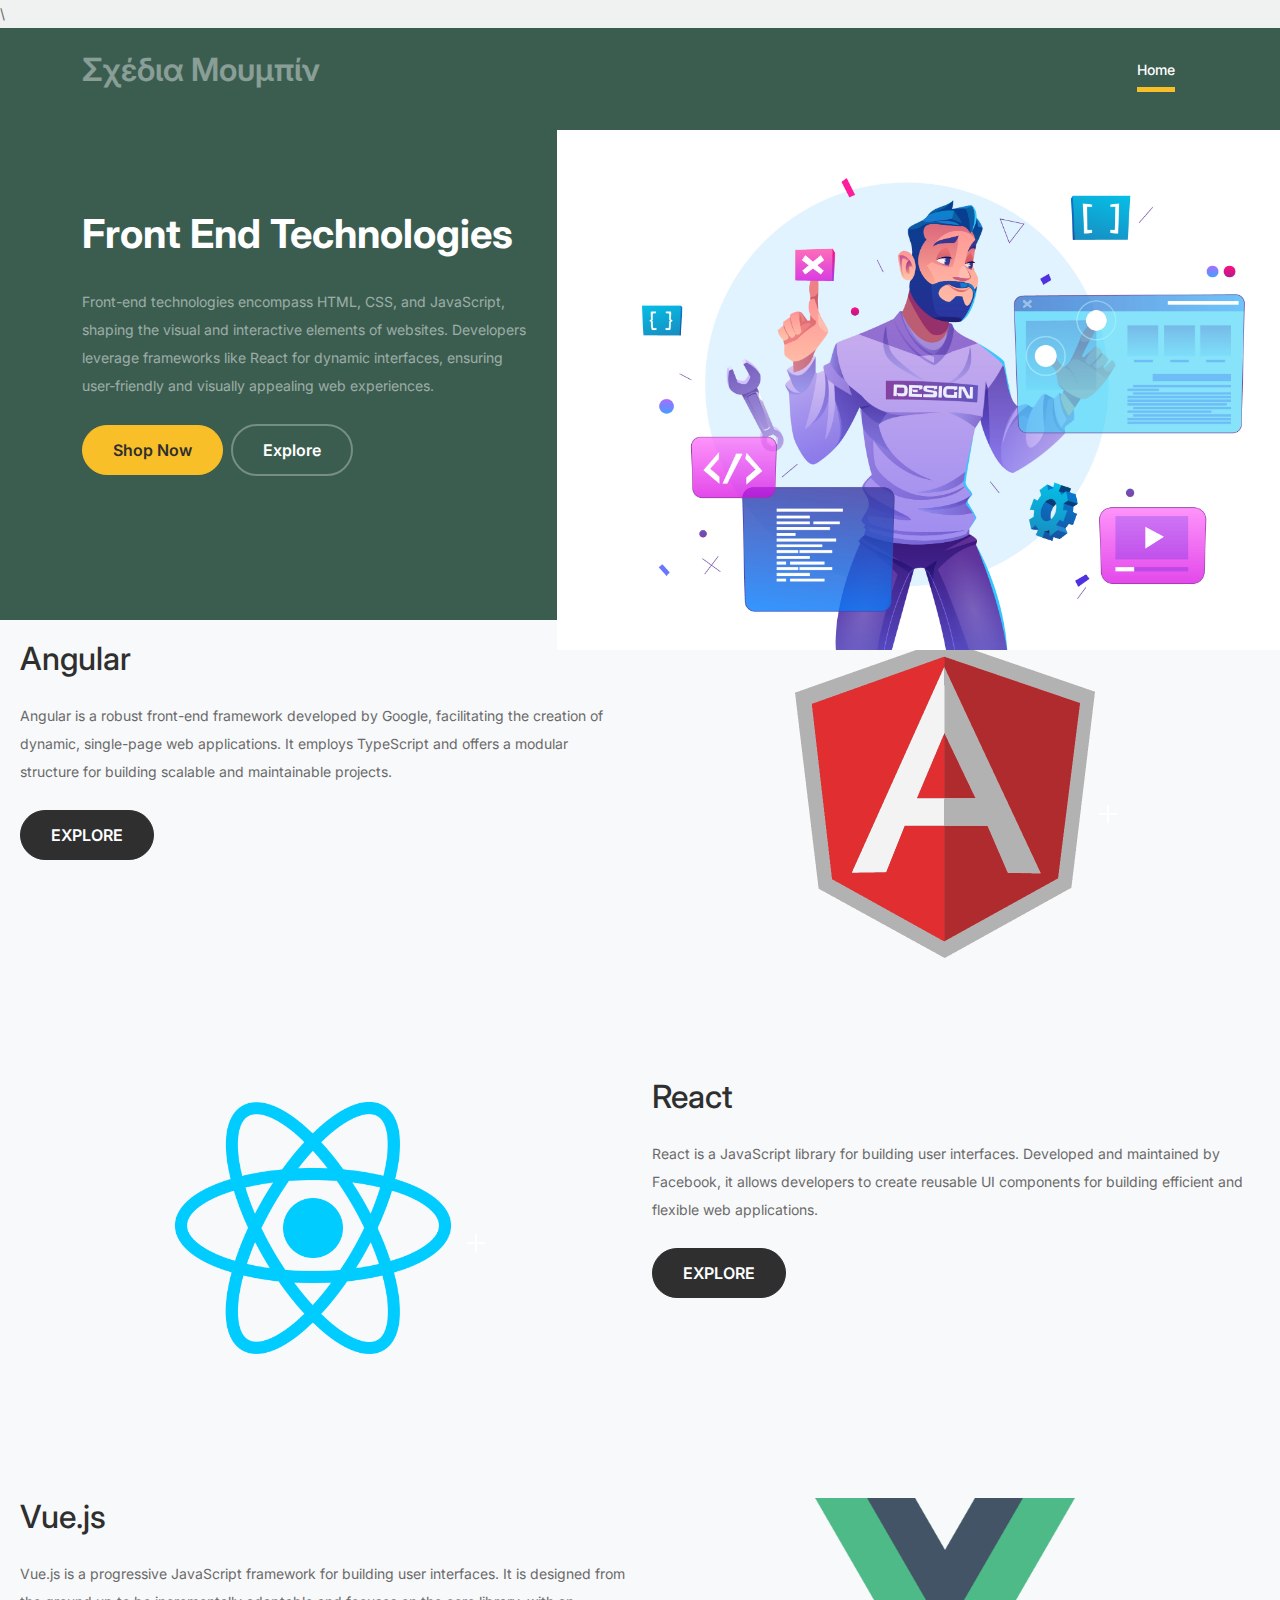
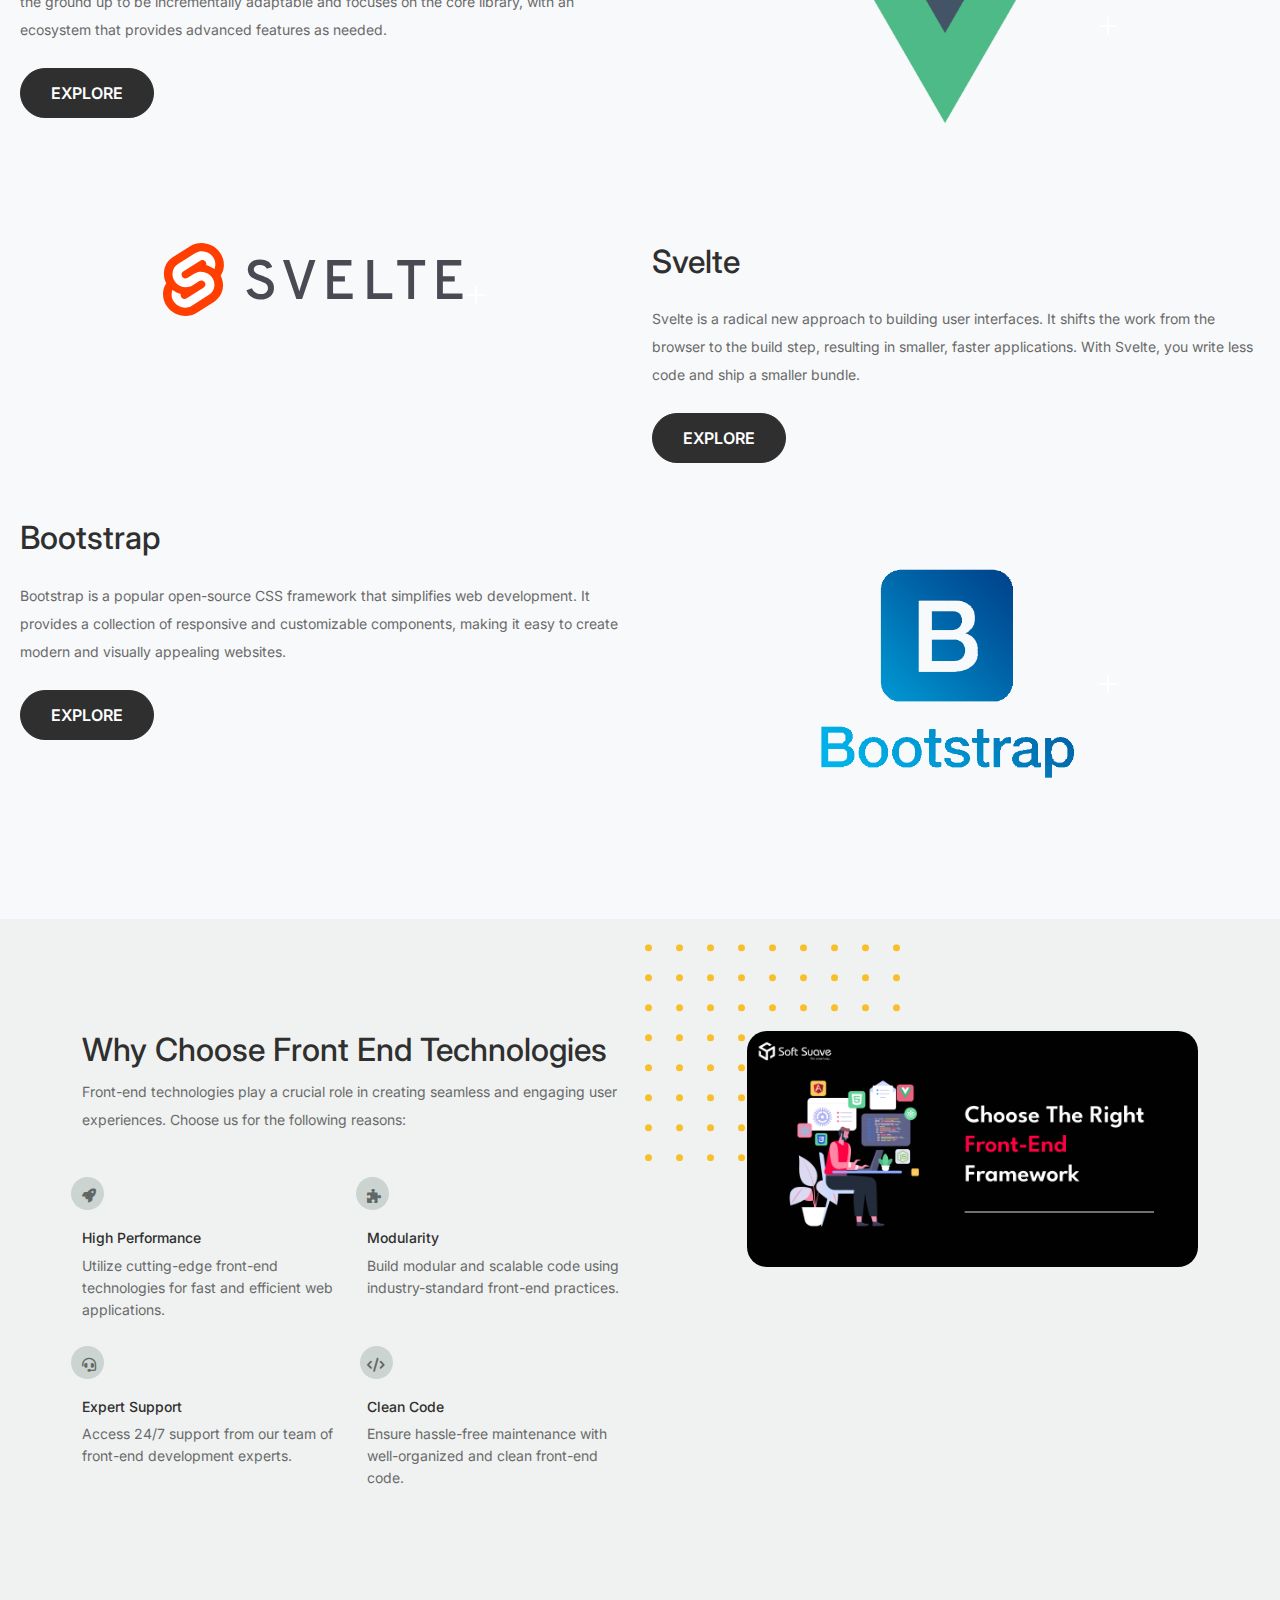
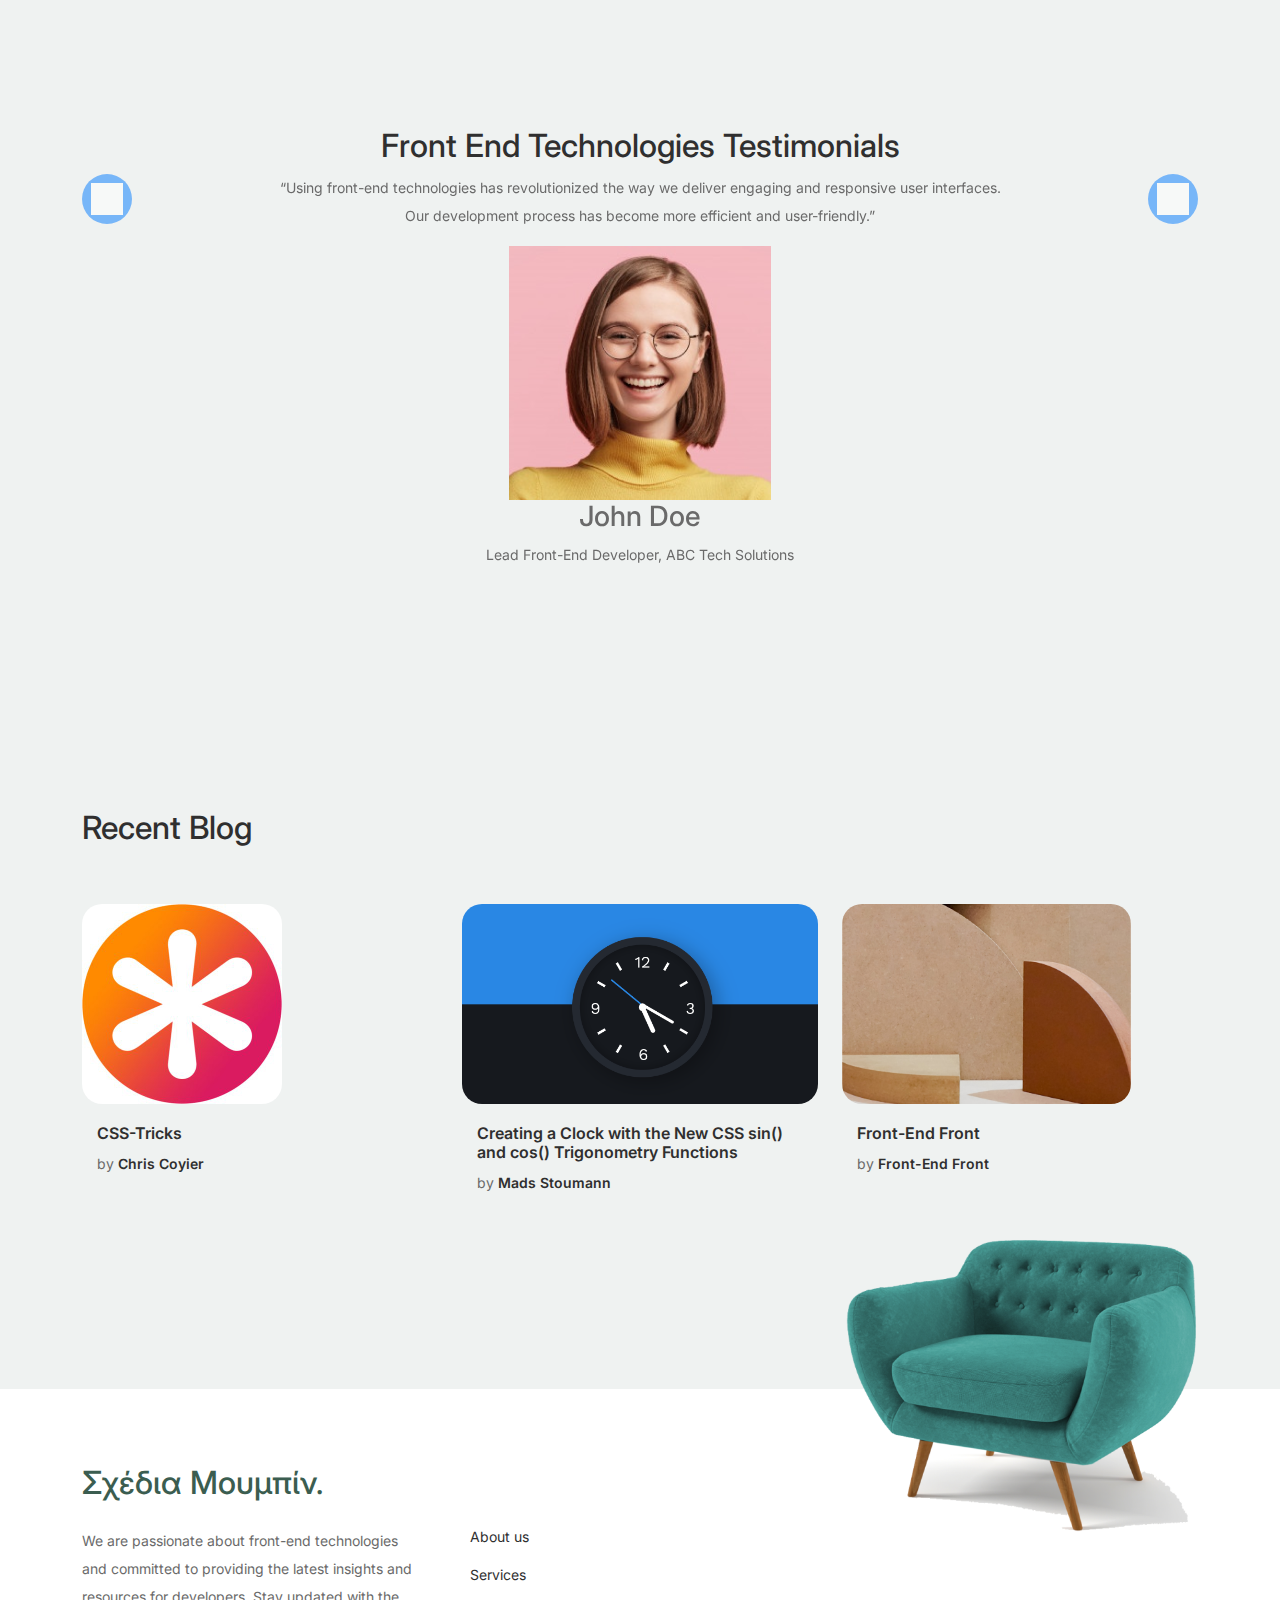
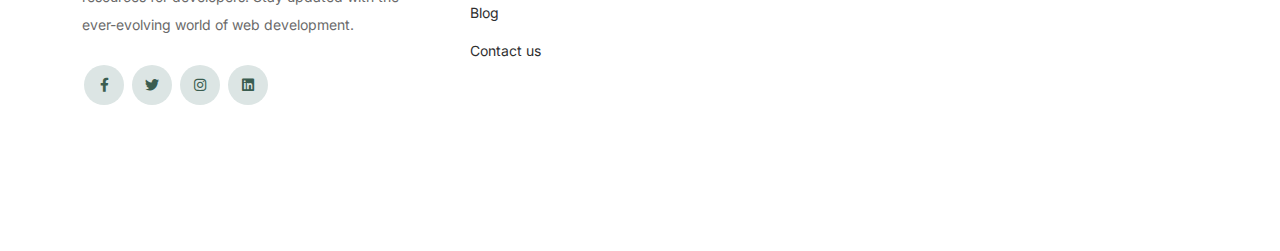
==== index.html @ 4b720267 "firstversion" ====
<!doctype html>
<html lang="en">
<head>
  <meta charset="utf-8">
  <meta name="viewport" content="width=device-width, initial-scale=1, shrink-to-fit=no">
  <link rel="shortcut icon" href="websitelogo.png">

  <meta name="description" content="" />
  <meta name="keywords" content="bootstrap, bootstrap4" />

		
		<link href="css/bootstrap.min.css" rel="stylesheet">
		<link href="https://cdnjs.cloudflare.com/ajax/libs/font-awesome/6.0.0-beta3/css/all.min.css" rel="stylesheet">\
		<link rel="stylesheet" href="https://cdnjs.cloudflare.com/ajax/libs/font-awesome/6.0.0/css/all.min.css" integrity="sha384-wvfXpqpZZVQGK6TAh5B5MWv8PqcZZ7KEN1lFJGO+5PWh6E+GFPlJyfcTjmGcdM+1" crossorigin="anonymous">
		<link href="css/tiny-slider.css" rel="stylesheet">
		<link href="css/style.css" rel="stylesheet">
		<title>Front End Technologies </title>
	</head>

	<body>


		<style>
    /* Additional CSS for Carousel Controls */
    .carousel-control-prev,
    .carousel-control-next {
        width: 50px;
        height: 50px;
        background-color: #007bff; /* Change the color as needed */
        border-radius: 50%;
    }

    .carousel-control-prev-icon,
    .carousel-control-next-icon {
        background-color: #fff; /* Change the color as needed */
    }

    .carousel-control-prev:hover,
    .carousel-control-next:hover {
        background-color: #0056b3; /* Change the color on hover */
    }
</style>



		<nav class="custom-navbar navbar navbar navbar-expand-md navbar-dark bg-dark" arial-label="Furni navigation bar">

			<div class="container">
				<a class="navbar-brand" href="index.html"><span>Σχέδια Μουμπίν</span></a>

				<button class="navbar-toggler" type="button" data-bs-toggle="collapse" data-bs-target="#navbarsFurni" aria-controls="navbarsFurni" aria-expanded="false" aria-label="Toggle navigation">
					<span class="navbar-toggler-icon"></span>
				</button>

				<div class="collapse navbar-collapse" id="navbarsFurni">
					<ul class="custom-navbar-nav navbar-nav ms-auto mb-2 mb-md-0">
						<li class="nav-item active">
							<a class="nav-link" href="index.html">Home</a>
						</li>
					</ul>
				</div>
			</div>
				
		</nav>

			<div class="hero">
				<div class="container">
					<div class="row justify-content-between">
						<div class="col-lg-5">
							<div class="intro-excerpt">
								<h1>Front End<span clsas="d-block"> Technologies</span></h1>
								<p class="mb-4">Front-end technologies encompass HTML, CSS, and JavaScript, shaping the visual and interactive elements of websites. Developers leverage frameworks like React for dynamic interfaces, ensuring user-friendly and visually appealing web experiences.</p>
								<p><a href="" class="btn btn-secondary me-2">Shop Now</a><a href="#" class="btn btn-white-outline">Explore</a></p>
							</div>
						</div>
						<div class="col-lg-7">
							<div class="hero-img-wrap">
								<img src="images/frontend.jpg" class="img-fluid">
							</div>
						</div>
					</div>
				</div>
			</div>

			<!-- Section 1: Angular -->
<!-- Section 1: Angular -->
<div class="product-section" style="background-color: #f8f9fa; padding: 20px;">
    <div class="row">
        <div class="col-md-6 mb-5 mb-md-0">
            <h2 class="mb-4 section-title">Angular</h2>
            <p class="mb-4">Angular is a robust front-end framework developed by Google, facilitating the creation of dynamic, single-page web applications. It employs TypeScript and offers a modular structure for building scalable and maintainable projects.</p>
            <p><a href="angular.html" class="btn">EXPLORE</a></p>
        </div>

        <div class="col-md-6">
            <a class="product-item" href="angular.html">
                <img src="images/angular.png" class="img-fluid product-thumbnail" style="max-width: 300px; width: 100%;">
                <span class="icon-cross" style="order: 2;">
                    <img src="images/cross.svg" class="img-fluid">
                </span>
            </a>
        </div>
    </div>
</div>

<!-- Section 2: React -->
<div class="product-section" style="background-color: #f8f9fa; padding: 20px;">
    <div class="row">
        <div class="col-md-6">
            <a class="product-item" href="react.html">
                <img src="images/react.png" class="img-fluid product-thumbnail" style="max-width: 300px; width: 100%;">
                <span class="icon-cross" style="order: 1;">
                    <img src="images/cross.svg" class="img-fluid">
                </span>
            </a>
        </div>

        <div class="col-md-6 mb-5 mb-md-0">
            <h2 class="mb-4 section-title">React</h2>
            <p class="mb-4">React is a JavaScript library for building user interfaces. Developed and maintained by Facebook, it allows developers to create reusable UI components for building efficient and flexible web applications.</p>
            <p><a href="react.html" class="btn">EXPLORE</a></p>
        </div>
    </div>
</div>

<!-- Section 3: Vue.js -->
<div class="product-section" style="background-color: #f8f9fa; padding: 20px;">
    <div class="row">
        <div class="col-md-6 mb-5 mb-md-0">
            <h2 class="mb-4 section-title">Vue.js</h2>
            <p class="mb-4">Vue.js is a progressive JavaScript framework for building user interfaces. It is designed from the ground up to be incrementally adaptable and focuses on the core library, with an ecosystem that provides advanced features as needed.</p>
            <p><a href="vue.html" class="btn">EXPLORE</a></p>
        </div>

        <div class="col-md-6">
            <a class="product-item" href="vue.html">
                <img src="images/vue.png" class="img-fluid product-thumbnail" style="max-width: 300px; width: 100%;">
                <span class="icon-cross" style="order: 2;">
                    <img src="images/cross.svg" class="img-fluid">
                </span>
            </a>
        </div>
    </div>
</div>

<!-- Section 4: Svelte -->
<div class="product-section" style="background-color: #f8f9fa; padding: 20px;">
    <div class="row">
        <div class="col-md-6">
            <a class="product-item" href="svelte.html">
                <img src="images/svelte.svg" class="img-fluid product-thumbnail" style="max-width: 300px; width: 100%;">
                <span class="icon-cross" style="order: 1;">
                    <img src="images/cross.svg" class="img-fluid">
                </span>
            </a>
        </div>

        <div class="col-md-6 mb-5 mb-md-0">
            <h2 class="mb-4 section-title">Svelte</h2>
            <p class="mb-4">Svelte is a radical new approach to building user interfaces. It shifts the work from the browser to the build step, resulting in smaller, faster applications. With Svelte, you write less code and ship a smaller bundle.</p>
            <p><a href="svelte.html" class="btn">EXPLORE</a></p>
        </div>
    </div>
</div>

<!-- Section 5: Bootstrap -->
<div class="product-section" style="background-color: #f8f9fa; padding: 20px;">
    <div class="row">
        <div class="col-md-6 mb-5 mb-md-0">
            <h2 class="mb-4 section-title">Bootstrap</h2>
            <p class="mb-4">Bootstrap is a popular open-source CSS framework that simplifies web development. It provides a collection of responsive and customizable components, making it easy to create modern and visually appealing websites.</p>
            <p><a href="bootstrap.html" class="btn">EXPLORE</a></p>
        </div>

        <div class="col-md-6">
            <a class="product-item" href="bootstrap.html">
                <img src="images/bootstrap.png" class="img-fluid product-thumbnail" style="max-width: 300px; width: 100%;">
                <span class="icon-cross" style="order: 2;">
                    <img src="images/cross.svg" class="img-fluid">
                </span>
            </a>
        </div>
    </div>
</div>


		

<!-- Start Why Choose Front End Technologies Section -->
<div class="why-choose-section">
    <div class="container">
        <div class="row justify-content-between">
            <div class="col-lg-6">
                <h2 class="section-title">Why Choose Front End Technologies</h2>
                <p>Front-end technologies play a crucial role in creating seamless and engaging user experiences. Choose us for the following reasons:</p>

                <div class="row my-5">
                    <div class="col-6 col-md-6">
                        <div class="feature">
                            <div class="icon">
                                <!-- Replace the image tag with Font Awesome icon -->
                                <i class="fas fa-rocket"></i>
                            </div>
                            <h3>High Performance</h3>
                            <p>Utilize cutting-edge front-end technologies for fast and efficient web applications.</p>
                        </div>
                    </div>

                    <div class="col-6 col-md-6">
                        <div class="feature">
                            <div class="icon">
                                <!-- Replace the image tag with Font Awesome icon -->
                                <i class="fas fa-puzzle-piece"></i>
                            </div>
                            <h3>Modularity</h3>
                            <p>Build modular and scalable code using industry-standard front-end practices.</p>
                        </div>
                    </div>

                    <div class="col-6 col-md-6">
                        <div class="feature">
                            <div class="icon">
                                <!-- Replace the image tag with Font Awesome icon -->
                                <i class="fas fa-headset"></i>
                            </div>
                            <h3>Expert Support</h3>
                            <p>Access 24/7 support from our team of front-end development experts.</p>
                        </div>
                    </div>

                    <div class="col-6 col-md-6">
                        <div class="feature">
                            <div class="icon">
                                <!-- Replace the image tag with Font Awesome icon -->
                                <i class="fas fa-code"></i>
                            </div>
                            <h3>Clean Code</h3>
                            <p>Ensure hassle-free maintenance with well-organized and clean front-end code.</p>
                        </div>
                    </div>
                </div>
            </div>

            <div class="col-lg-5">
                <div class="img-wrap">
                    <!-- Add your image for the "Why Choose Front End Technologies" section -->
                    <img src="images/why-choose-front-end-img.png" alt="Image" class="img-fluid">
                </div>
            </div>
        </div>
    </div>
</div>
<!-- End Why Choose Front End Technologies Section -->

<!-- Start Testimonial Section -->
<div class="testimonial-section">
    <div class="container">
        <div class="row">
            <div class="col-lg-12 text-center">
                <h2 class="section-title">Front End Technologies Testimonials</h2>
            </div>
        </div>

        <div id="testimonial-carousel" class="carousel slide" data-bs-ride="carousel">
            <div class="carousel-inner">

                <!-- Testimonial 1 -->
                <div class="carousel-item active">
                    <div class="row justify-content-center">
                        <div class="col-lg-8 mx-auto">
                            <div class="testimonial-block text-center">
                                <blockquote>
                                    <p>&ldquo;Using front-end technologies has revolutionized the way we deliver engaging and responsive user interfaces. Our development process has become more efficient and user-friendly.&rdquo;</p>
                                </blockquote>

                                <div class="author-info">
                                    <div class="author-pic">
                                        <img src="images/person-1.png" alt="John Doe" class="img-fluid">
                                    </div>
                                    <h3 class="font-weight-bold">John Doe</h3>
                                    <span class="position d-block mb-3">Lead Front-End Developer, ABC Tech Solutions</span>
                                </div>
                            </div>
                        </div>
                    </div>
                </div>
                <!-- END Testimonial 1 -->

                <!-- Testimonial 2 -->
                <div class="carousel-item">
                    <div class="row justify-content-center">
                        <div class="col-lg-8 mx-auto">
                            <div class="testimonial-block text-center">
                                <blockquote>
                                    <p>&ldquo;Front-end technologies have empowered us to create seamless and visually stunning web applications. The flexibility and adaptability of these technologies have significantly enhanced our projects.&rdquo;</p>
                                </blockquote>

                                <div class="author-info">
                                    <div class="author-pic">
                                        <img src="images/person-2.png" alt="Jane Smith" class="img-fluid">
                                    </div>
                                    <h3 class="font-weight-bold">Jane Smith</h3>
                                    <span class="position d-block mb-3">UI/UX Designer, XYZ Innovations</span>
                                </div>
                            </div>
                        </div>
                    </div>
                </div>
                <!-- END Testimonial 2 -->

                <!-- Testimonial 3 -->
                <div class="carousel-item">
                    <div class="row justify-content-center">
                        <div class="col-lg-8 mx-auto">
                            <div class="testimonial-block text-center">
                                <blockquote>
                                    <p>&ldquo;Embracing front-end technologies has been a game-changer for our development team. It has allowed us to create dynamic and interactive user interfaces, resulting in a positive impact on user engagement.&rdquo;</p>
                                </blockquote>

                                <div class="author-info">
                                    <div class="author-pic">
                                        <img src="images/person-3.png" alt="Mark Johnson" class="img-fluid">
                                    </div>
                                    <h3 class="font-weight-bold">Mark Johnson</h3>
                                    <span class="position d-block mb-3">CTO, Innovate Tech Solutions</span>
                                </div>
                            </div>
                        </div>
                    </div>
                </div>
                <!-- END Testimonial 3 -->

            </div>

            <!-- Carousel Controls -->
            <button class="carousel-control-prev" type="button" data-bs-target="#testimonial-carousel" data-bs-slide="prev">
                <span class="carousel-control-prev-icon" aria-hidden="true"></span>
                <span class="visually-hidden">Previous</span>
            </button>
            <button class="carousel-control-next" type="button" data-bs-target="#testimonial-carousel" data-bs-slide="next">
                <span class="carousel-control-next-icon" aria-hidden="true"></span>
                <span class="visually-hidden">Next</span>
            </button>
            <!-- END Carousel Controls -->

        </div>
    </div>
</div>
<!-- End Testimonial Section -->


<!-- End Front End Technologies Testimonials Section -->

		<!-- End Testimonial Slider -->

		<!-- Start Blog Section -->
<div class="blog-section">
    <div class="container">
        <div class="row mb-5">
            <div class="col-md-6">
                <h2 class="section-title">Recent Blog</h2>
            </div>
        </div>

        <div class="row">

            <div class="col-12 col-sm-6 col-md-4 mb-4 mb-md-0">
                <div class="post-entry">
                    <a href="https://css-tricks.com/" class="post-thumbnail">
                        <img src="images/post-1.jpg" alt="Image" class="img-fluid" style="height: 200px; object-fit: cover;">
                    </a>
                    <div class="post-content-entry">
                        <h3><a href="https://css-tricks.com/">CSS-Tricks</a></h3>
                        <div class="meta">
                            <span>by <a href="">Chris Coyier</a></span>
                        </div>
                    </div>
                </div>
            </div>

            <div class="col-12 col-sm-6 col-md-4 mb-4 mb-md-0">
                <div class="post-entry">
                    <a href="https://css-tricks.com/creating-a-clock-with-the-new-css-sin-and-cos-trigonometry-functions/" class="post-thumbnail">
                        <img src="images/post-2.png" alt="Image" class="img-fluid" style="height: 200px; object-fit: cover;">
                    </a>
                    <div class="post-content-entry">
                        <h3><a href="https://css-tricks.com/creating-a-clock-with-the-new-css-sin-and-cos-trigonometry-functions/">Creating a Clock with the New CSS sin() and cos() Trigonometry Functions</a></h3>
                        <div class="meta">
                            <span>by <a href="#">Mads Stoumann</a></span>
                        </div>
                    </div>
                </div>
            </div>

            <div class="col-12 col-sm-6 col-md-4 mb-4 mb-md-0">
                <div class="post-entry">
                    <a href="https://frontendfront.com/" class="post-thumbnail">
                        <img src="images/post-3.jpg" alt="Image" class="img-fluid" style="height: 200px; object-fit: cover;">
                    </a>
                    <div class="post-content-entry">
                        <h3><a href="https://frontendfront.com/">Front-End Front</a></h3>
                        <div class="meta">
                            <span>by <a href="#">Front-End Front</a></span>
                        </div>
                    </div>
                </div>
            </div>

        </div>
    </div>
</div>


		<footer class="footer-section">
			<div class="container relative">

				<div class="sofa-img">
					<img src="images/sofa.png" alt="Image" class="img-fluid">
				</div>

				<div class="row g-5 mb-5">
					<div class="col-lg-4">
						<div class="mb-4 footer-logo-wrap"><a href="#" class="footer-logo">Σχέδια Μουμπίν<span>.</span></a></div>
						<p class="mb-4">We are passionate about front-end technologies and committed to providing the latest insights and resources for developers. Stay updated with the ever-evolving world of web development.</p>

						<ul class="list-unstyled custom-social">
							<li><a href="#"><span class="fa fa-brands fa-facebook-f"></span></a></li>
							<li><a href="#"><span class="fa fa-brands fa-twitter"></span></a></li>
							<li><a href="#"><span class="fa fa-brands fa-instagram"></span></a></li>
							<li><a href="#"><span class="fa fa-brands fa-linkedin"></span></a></li>
						</ul>
					</div>

					<div class="col-lg-8">
						<div class="row links-wrap">
							<div class="col-6 col-sm-6 col-md-3">
								<ul class="list-unstyled">
									<li><a href="#">About us</a></li>
									<li><a href="#">Services</a></li>
									<li><a href="#">Blog</a></li>
									<li><a href="#">Contact us</a></li>
								</ul>
							</div>

						</div>
					</div>

				</div>

			</div>
		</footer>


		<script src="js/bootstrap.bundle.min.js"></script>
	</body>

</html>
---- css/tiny-slider.css ----
.tns-outer{padding:0 !important}.tns-outer [hidden]{display:none !important}.tns-outer [aria-controls],.tns-outer [data-action]{cursor:pointer}.tns-slider{-webkit-transition:all 0s;-moz-transition:all 0s;transition:all 0s}.tns-slider>.tns-item{-webkit-box-sizing:border-box;-moz-box-sizing:border-box;box-sizing:border-box}.tns-horizontal.tns-subpixel{white-space:nowrap}.tns-horizontal.tns-subpixel>.tns-item{display:inline-block;vertical-align:top;white-space:normal}.tns-horizontal.tns-no-subpixel:after{content:'';display:table;clear:both}.tns-horizontal.tns-no-subpixel>.tns-item{float:left}.tns-horizontal.tns-carousel.tns-no-subpixel>.tns-item{margin-right:-100%}.tns-no-calc{position:relative;left:0}.tns-gallery{position:relative;left:0;min-height:1px}.tns-gallery>.tns-item{position:absolute;left:-100%;-webkit-transition:transform 0s, opacity 0s;-moz-transition:transform 0s, opacity 0s;transition:transform 0s, opacity 0s}.tns-gallery>.tns-slide-active{position:relative;left:auto !important}.tns-gallery>.tns-moving{-webkit-transition:all 0.25s;-moz-transition:all 0.25s;transition:all 0.25s}.tns-autowidth{display:inline-block}.tns-lazy-img{-webkit-transition:opacity 0.6s;-moz-transition:opacity 0.6s;transition:opacity 0.6s;opacity:0.6}.tns-lazy-img.tns-complete{opacity:1}.tns-ah{-webkit-transition:height 0s;-moz-transition:height 0s;transition:height 0s}.tns-ovh{overflow:hidden}.tns-visually-hidden{position:absolute;left:-10000em}.tns-transparent{opacity:0;visibility:hidden}.tns-fadeIn{opacity:1;filter:alpha(opacity=100);z-index:0}.tns-normal,.tns-fadeOut{opacity:0;filter:alpha(opacity=0);z-index:-1}.tns-vpfix{white-space:nowrap}.tns-vpfix>div,.tns-vpfix>li{display:inline-block}.tns-t-subp2{margin:0 auto;width:310px;position:relative;height:10px;overflow:hidden}.tns-t-ct{width:2333.3333333%;width:-webkit-calc(100% * 70 / 3);width:-moz-calc(100% * 70 / 3);width:calc(100% * 70 / 3);position:absolute;right:0}.tns-t-ct:after{content:'';display:table;clear:both}.tns-t-ct>div{width:1.4285714%;width:-webkit-calc(100% / 70);width:-moz-calc(100% / 70);width:calc(100% / 70);height:10px;float:left}
---- css/style.css ----
@import url("https://fonts.googleapis.com/css2?family=Inter:wght@400;500;600;700;800&display=swap");
body {
  overflow-x: hidden;
  position: relative; }

body {
  font-family: "Inter", sans-serif;
  font-weight: 400;
  line-height: 28px;
  color: #6a6a6a;
  font-size: 14px;
  background-color: #eff2f1; }

a {
  text-decoration: none;
  -webkit-transition: .3s all ease;
  -o-transition: .3s all ease;
  transition: .3s all ease;
  color: #2f2f2f;
  text-decoration: underline; }
  a:hover {
    color: #2f2f2f;
    text-decoration: none; }

.custom-navbar {
  background: #3b5d50 !important;
  padding-top: 20px;
  padding-bottom: 20px; }
  .custom-navbar .navbar-brand {
    font-size: 32px;
    font-weight: 600; }
    .custom-navbar .navbar-brand > span {
      opacity: .4; }
  .custom-navbar .navbar-toggler {
    border-color: transparent; }
    .custom-navbar .navbar-toggler:active, .custom-navbar .navbar-toggler:focus {
      -webkit-box-shadow: none;
      box-shadow: none;
      outline: none; }
  @media (min-width: 992px) {
    .custom-navbar .custom-navbar-nav li {
      margin-left: 15px;
      margin-right: 15px; } }
  .custom-navbar .custom-navbar-nav li a {
    font-weight: 500;
    color: #ffffff !important;
    opacity: .5;
    -webkit-transition: .3s all ease;
    -o-transition: .3s all ease;
    transition: .3s all ease;
    position: relative; }
    @media (min-width: 768px) {
      .custom-navbar .custom-navbar-nav li a:before {
        content: "";
        position: absolute;
        bottom: 0;
        left: 8px;
        right: 8px;
        background: #f9bf29;
        height: 5px;
        opacity: 1;
        visibility: visible;
        width: 0;
        -webkit-transition: .15s all ease-out;
        -o-transition: .15s all ease-out;
        transition: .15s all ease-out; } }
    .custom-navbar .custom-navbar-nav li a:hover {
      opacity: 1; }
      .custom-navbar .custom-navbar-nav li a:hover:before {
        width: calc(100% - 16px); }
  .custom-navbar .custom-navbar-nav li.active a {
    opacity: 1; }
    .custom-navbar .custom-navbar-nav li.active a:before {
      width: calc(100% - 16px); }
  .custom-navbar .custom-navbar-cta {
    margin-left: 0 !important;
    -webkit-box-orient: horizontal;
    -webkit-box-direction: normal;
    -ms-flex-direction: row;
    flex-direction: row; }
    @media (min-width: 768px) {
      .custom-navbar .custom-navbar-cta {
        margin-left: 40px !important; } }
    .custom-navbar .custom-navbar-cta li {
      margin-left: 0px;
      margin-right: 0px; }
      .custom-navbar .custom-navbar-cta li:first-child {
        margin-right: 20px; }

.hero {
  background: #3b5d50;
  padding: calc(4rem - 30px) 0 0rem 0; }
  @media (min-width: 768px) {
    .hero {
      padding: calc(4rem - 30px) 0 4rem 0; } }
  @media (min-width: 992px) {
    .hero {
      padding: calc(8rem - 30px) 0 8rem 0; } }
  .hero .intro-excerpt {
    position: relative;
    z-index: 4; }
    @media (min-width: 992px) {
      .hero .intro-excerpt {
        max-width: 450px; } }
  .hero h1 {
    font-weight: 700;
    color: #ffffff;
    margin-bottom: 30px; }
    @media (min-width: 1400px) {
      .hero h1 {
        font-size: 54px; } }
  .hero p {
    color: rgba(255, 255, 255, 0.5);
    margin-botom: 30px; }
  .hero .hero-img-wrap {
    position: relative; }
    .hero .hero-img-wrap img {
      position: relative;
      top: 0px;
      right: 0px;
      z-index: 2;
      max-width: 780px;
      left: -20px; }
      @media (min-width: 768px) {
        .hero .hero-img-wrap img {
          right: 0px;
          left: -100px; } }
      @media (min-width: 992px) {
        .hero .hero-img-wrap img {
          left: 0px;
          top: -80px;
          position: absolute;
          right: -50px; } }
      @media (min-width: 1200px) {
        .hero .hero-img-wrap img {
          left: 0px;
          top: -80px;
          right: -100px; } }
    .hero .hero-img-wrap:after {
      content: "";
      position: absolute;
      width: 255px;
      height: 217px;
      background-image: url("../images/dots-light.svg");
      background-size: contain;
      background-repeat: no-repeat;
      right: -100px;
      top: -0px; }
      @media (min-width: 1200px) {
        .hero .hero-img-wrap:after {
          top: -40px; } }

.btn {
  font-weight: 600;
  padding: 12px 30px;
  border-radius: 30px;
  color: #ffffff;
  background: #2f2f2f;
  border-color: #2f2f2f; }
  .btn:hover {
    color: #ffffff;
    background: #222222;
    border-color: #222222; }
  .btn:active, .btn:focus {
    outline: none !important;
    -webkit-box-shadow: none;
    box-shadow: none; }
  .btn.btn-secondary {
    color: #2f2f2f;
    background: #f9bf29;
    border-color: #f9bf29; }
    .btn.btn-secondary:hover {
      background: #f8b810;
      border-color: #f8b810; }
  .btn.btn-white-outline {
    background: transparent;
    border-width: 2px;
    border-color: rgba(255, 255, 255, 0.3); }
    .btn.btn-white-outline:hover {
      border-color: white;
      color: #ffffff; }

.section-title {
  color: #2f2f2f; }

.product-section {
  padding: 7rem 0; }
  .product-section .product-item {
    text-align: center;
    text-decoration: none;
    display: block;
    position: relative;
    padding-bottom: 50px;
    cursor: pointer; }
    .product-section .product-item .product-thumbnail {
      margin-bottom: 30px;
      position: relative;
      top: 0;
      -webkit-transition: .3s all ease;
      -o-transition: .3s all ease;
      transition: .3s all ease; }

.why-choose-section {
  padding: 7rem 0; }
  .why-choose-section .img-wrap {
    position: relative; }
    .why-choose-section .img-wrap:before {
      position: absolute;
      content: "";
      width: 255px;
      height: 217px;
      background-image: url("../images/dots-yellow.svg");
      background-repeat: no-repeat;
      background-size: contain;
      -webkit-transform: translate(-40%, -40%);
      -ms-transform: translate(-40%, -40%);
      transform: translate(-40%, -40%);
      z-index: -1; }
    .why-choose-section .img-wrap img {
      border-radius: 20px; }

.feature {
  margin-bottom: 30px; }
  .feature .icon {
    display: inline-block;
    position: relative;
    margin-bottom: 20px; }
    .feature .icon:before {
      content: "";
      width: 33px;
      height: 33px;
      position: absolute;
      background: rgba(59, 93, 80, 0.2);
      border-radius: 50%;
      right: -8px;
      bottom: 0; }
  .feature h3 {
    font-size: 14px;
    color: #2f2f2f; }
  .feature p {
    font-size: 14px;
    line-height: 22px;
    color: #6a6a6a; }

.testimonial-section {
  padding: 3rem 0 7rem 0; }

.blog-section {
  padding: 7rem 0 12rem 0; }
  .blog-section .post-entry a {
    text-decoration: none; }
  .blog-section .post-entry .post-thumbnail {
    display: block;
    margin-bottom: 20px; }
    .blog-section .post-entry .post-thumbnail img {
      border-radius: 20px;
      -webkit-transition: .3s all ease;
      -o-transition: .3s all ease;
      transition: .3s all ease; }
  .blog-section .post-entry .post-content-entry {
    padding-left: 15px;
    padding-right: 15px; }
    .blog-section .post-entry .post-content-entry h3 {
      font-size: 16px;
      margin-bottom: 0;
      font-weight: 600;
      margin-bottom: 7px; }
    .blog-section .post-entry .post-content-entry .meta {
      font-size: 14px; }
      .blog-section .post-entry .post-content-entry .meta a {
        font-weight: 600; }
  .blog-section .post-entry:hover .post-thumbnail img, .blog-section .post-entry:focus .post-thumbnail img {
    opacity: .7; }

.footer-section {
  padding: 80px 0;
  background: #ffffff; }
  .footer-section .relative {
    position: relative; }
  .footer-section a {
    text-decoration: none;
    color: #2f2f2f;
    -webkit-transition: .3s all ease;
    -o-transition: .3s all ease;
    transition: .3s all ease; }
    .footer-section a:hover {
      color: rgba(47, 47, 47, 0.5); }
  .footer-section .sofa-img {
    position: absolute;
    top: -200px;
    z-index: 1;
    right: 0; }
    .footer-section .sofa-img img {
      max-width: 380px; }
  .footer-section .links-wrap {
    margin-top: 0px; }
    @media (min-width: 992px) {
      .footer-section .links-wrap {
        margin-top: 54px; } }
    .footer-section .links-wrap ul li {
      margin-bottom: 10px; }
  .footer-section .footer-logo-wrap .footer-logo {
    font-size: 32px;
    font-weight: 500;
    text-decoration: none;
    color: #3b5d50; }
  .footer-section .custom-social li {
    margin: 2px;
    display: inline-block; }
    .footer-section .custom-social li a {
      width: 40px;
      height: 40px;
      text-align: center;
      line-height: 40px;
      display: inline-block;
      background: #dce5e4;
      color: #3b5d50;
      border-radius: 50%; }
      .footer-section .custom-social li a:hover {
        background: #3b5d50;
        color: #ffffff; }
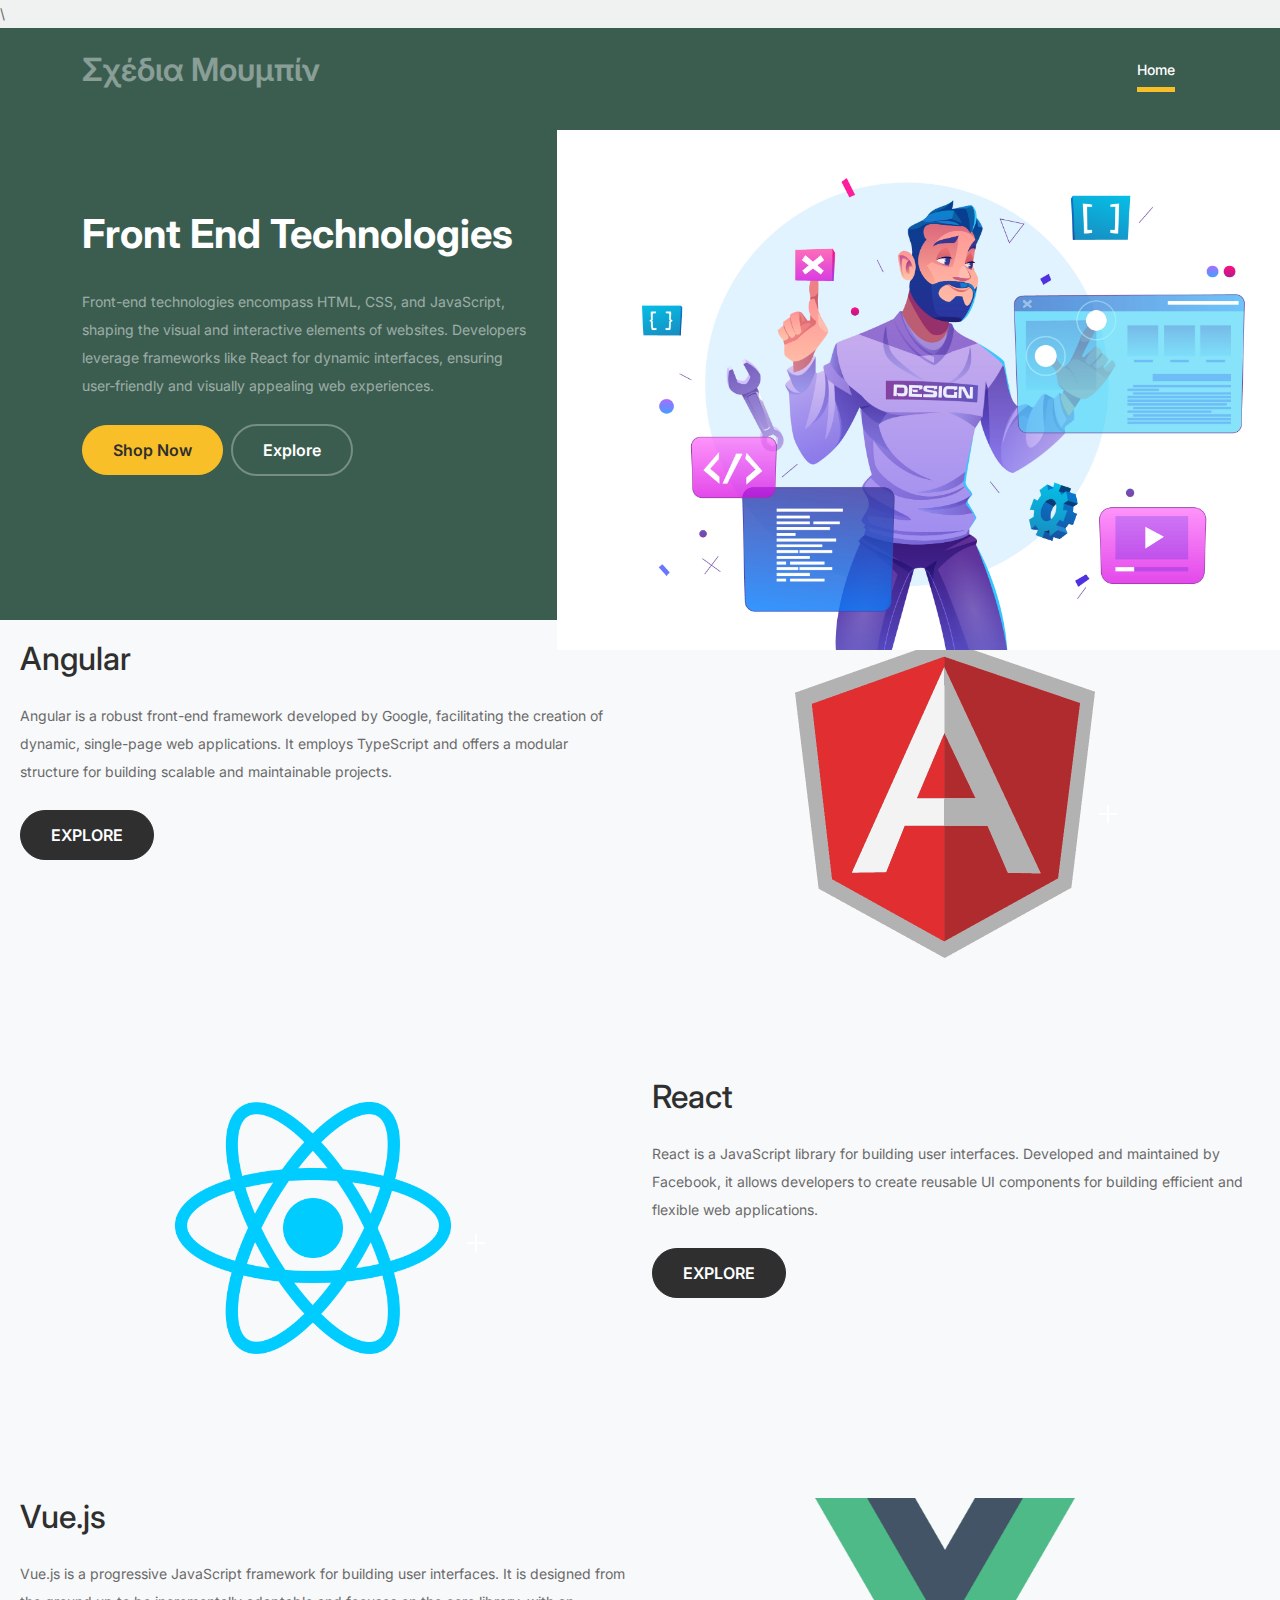
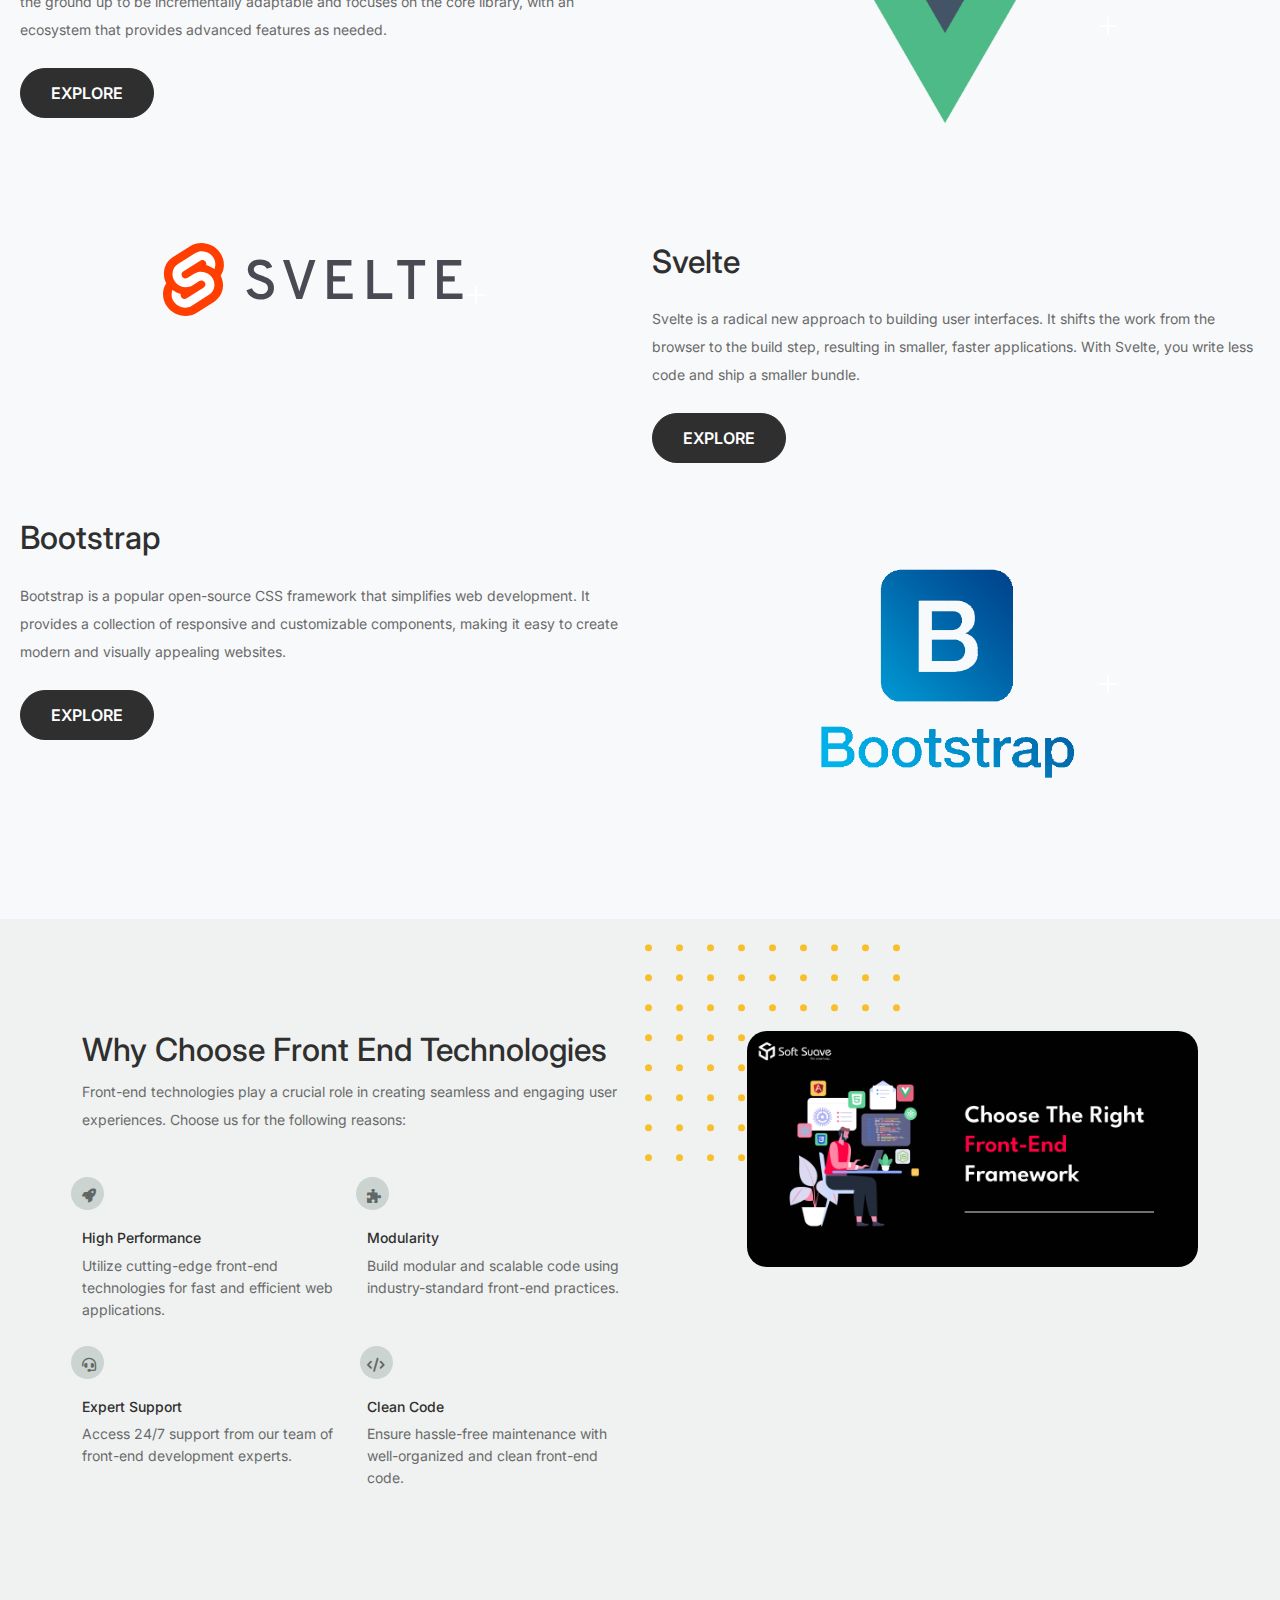
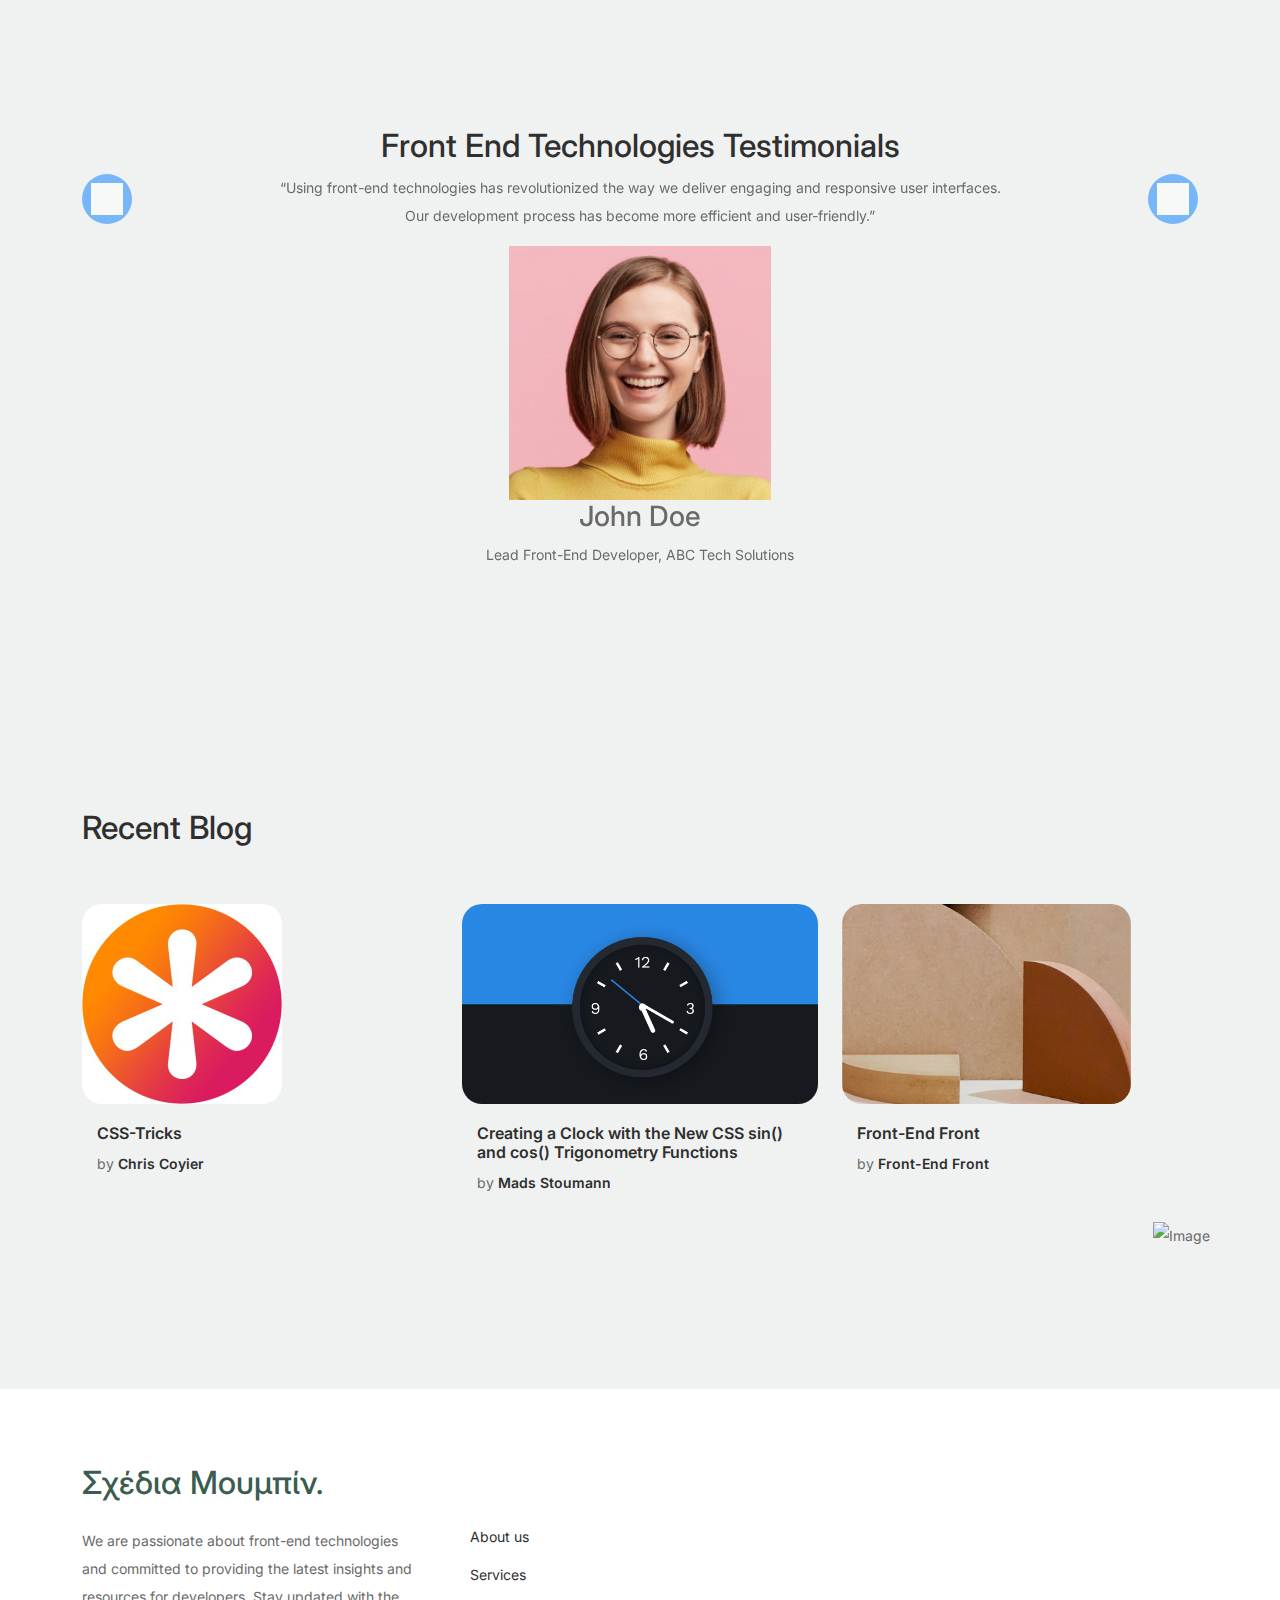
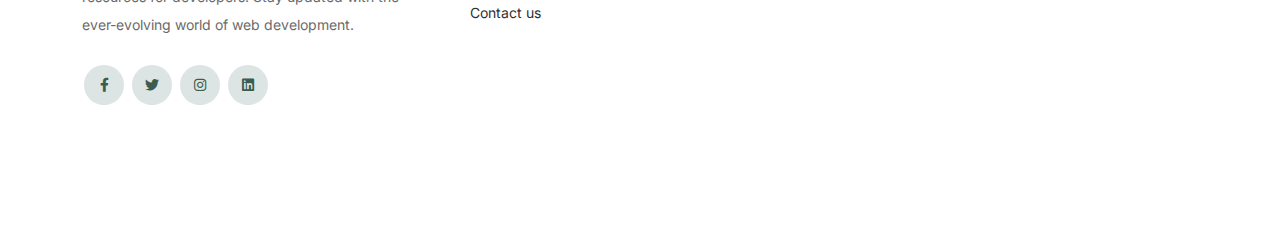
==== commit bb5924f1: "Update index.html" ====
--- a/index.html
+++ b/index.html
@@ -415,7 +415,7 @@
 			<div class="container relative">
 
 				<div class="sofa-img">
-					<img src="images/sofa.png" alt="Image" class="img-fluid">
+					<img src="" alt="Image" class="img-fluid">
 				</div>
 
 				<div class="row g-5 mb-5">
@@ -437,7 +437,6 @@
 								<ul class="list-unstyled">
 									<li><a href="#">About us</a></li>
 									<li><a href="#">Services</a></li>
-									<li><a href="#">Blog</a></li>
 									<li><a href="#">Contact us</a></li>
 								</ul>
 							</div>
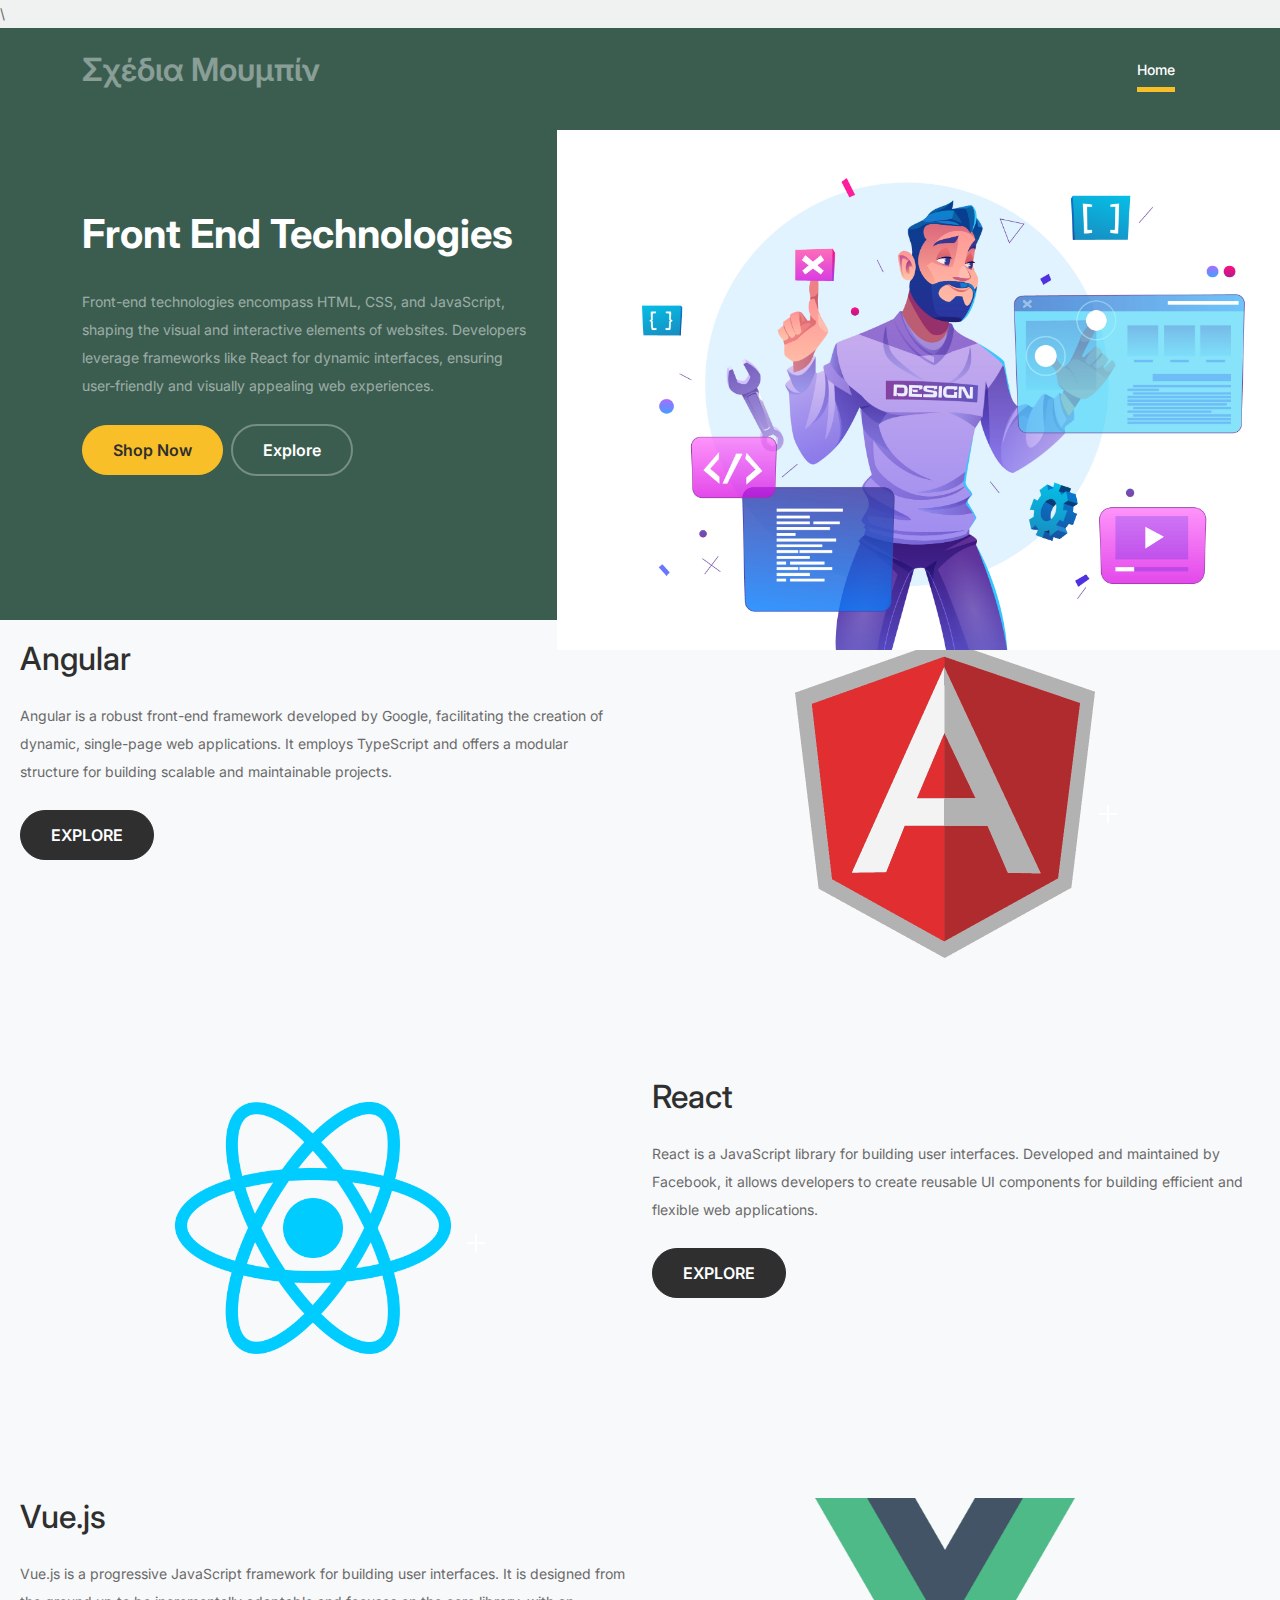
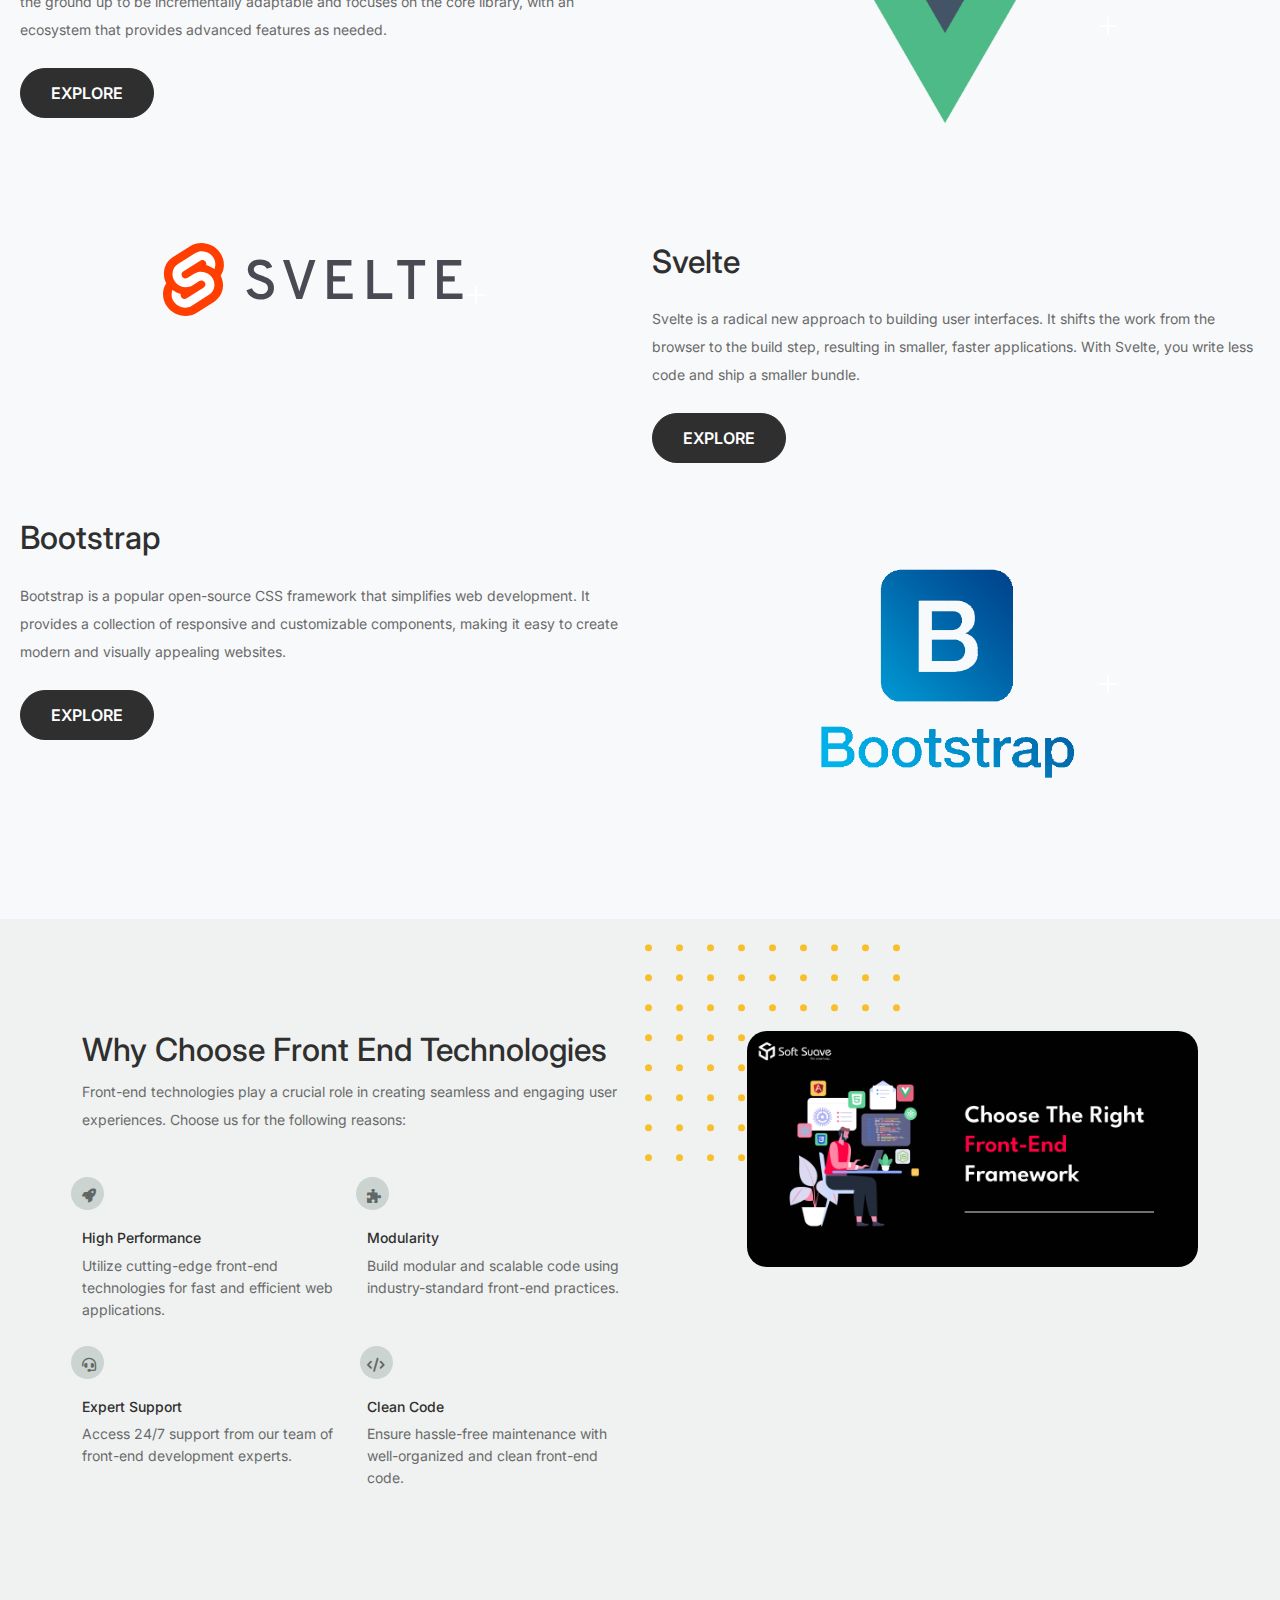
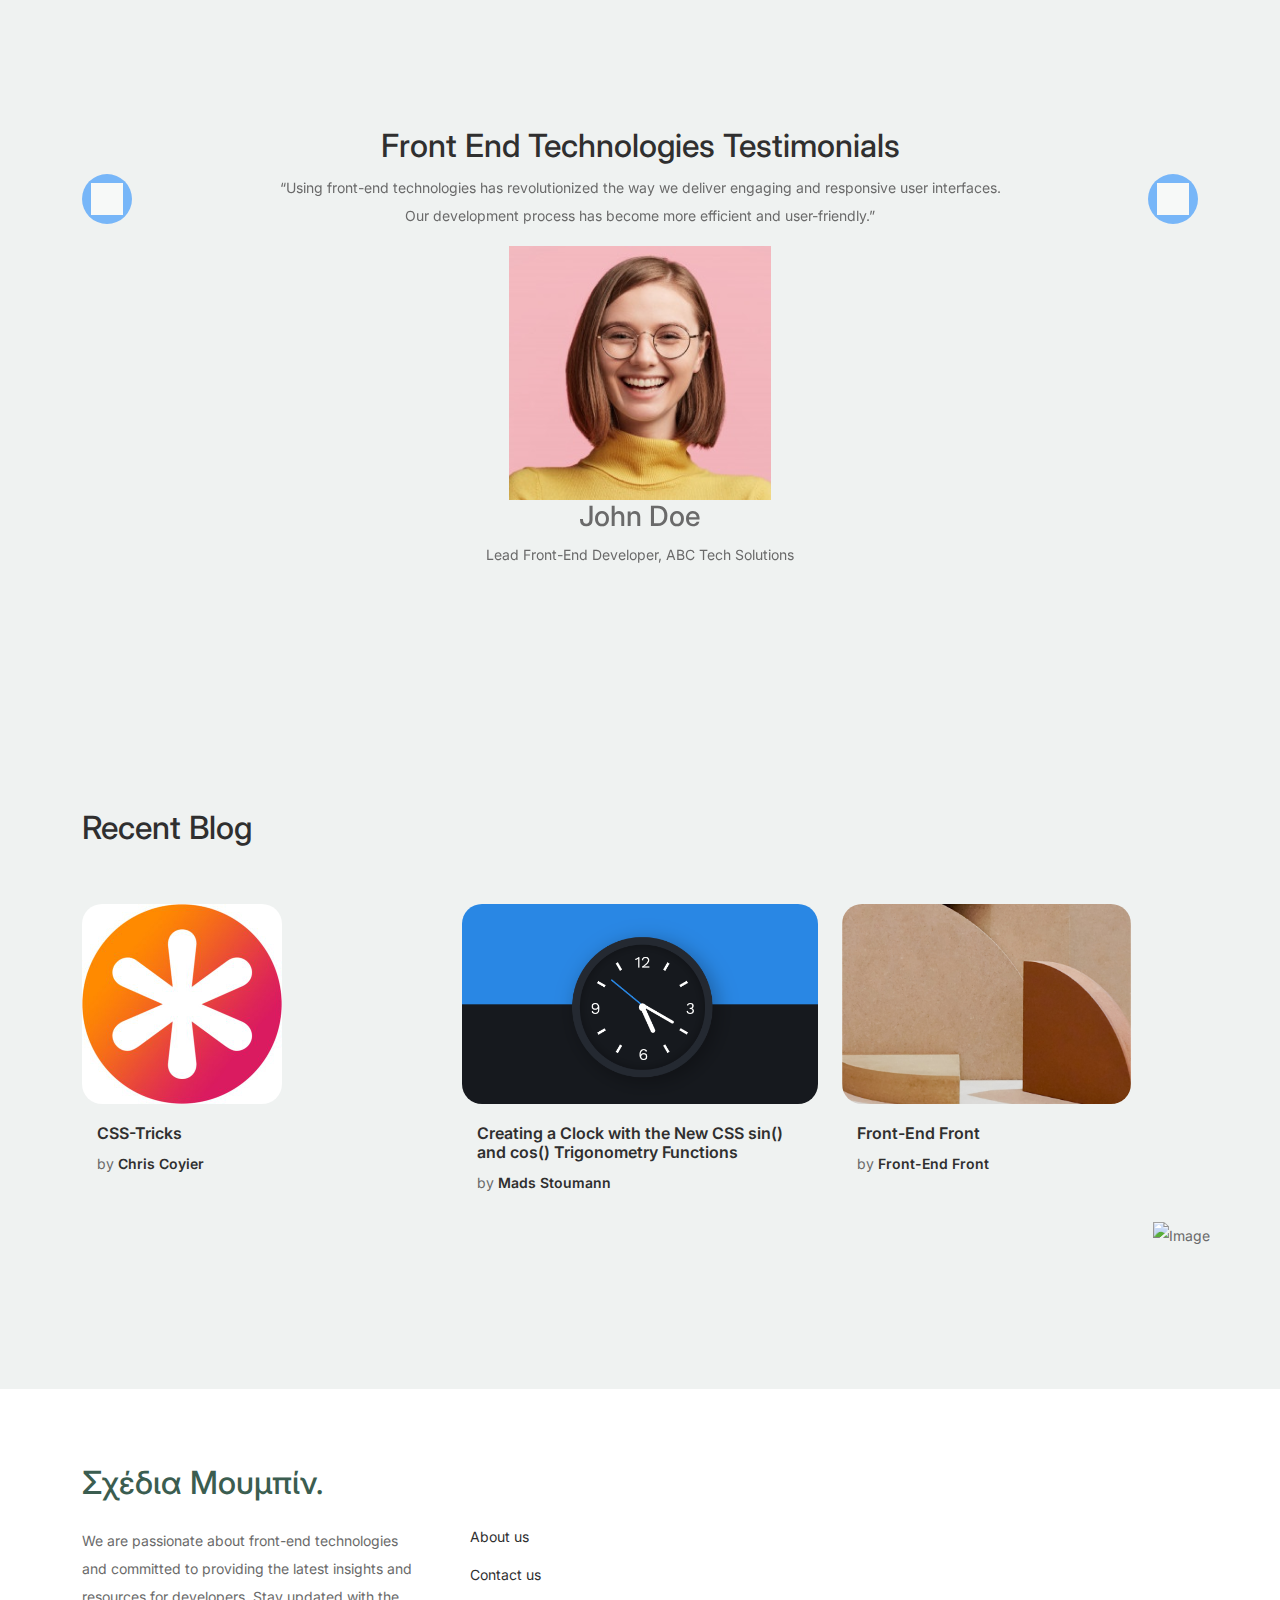
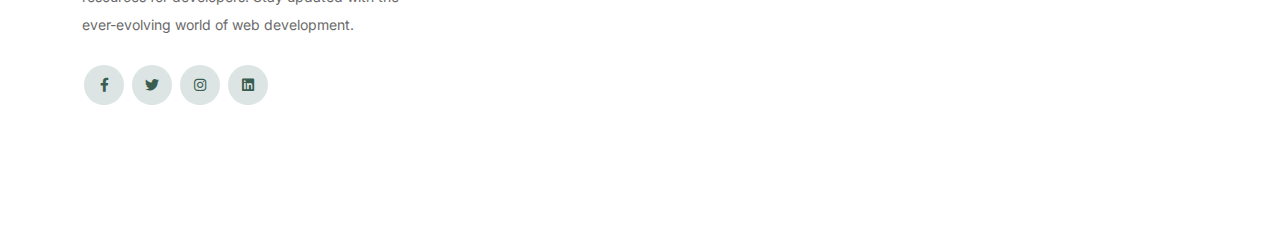
==== commit c9c3adc1: "Update index.html" ====
--- a/index.html
+++ b/index.html
@@ -436,7 +436,6 @@
 							<div class="col-6 col-sm-6 col-md-3">
 								<ul class="list-unstyled">
 									<li><a href="#">About us</a></li>
-									<li><a href="#">Services</a></li>
 									<li><a href="#">Contact us</a></li>
 								</ul>
 							</div>
